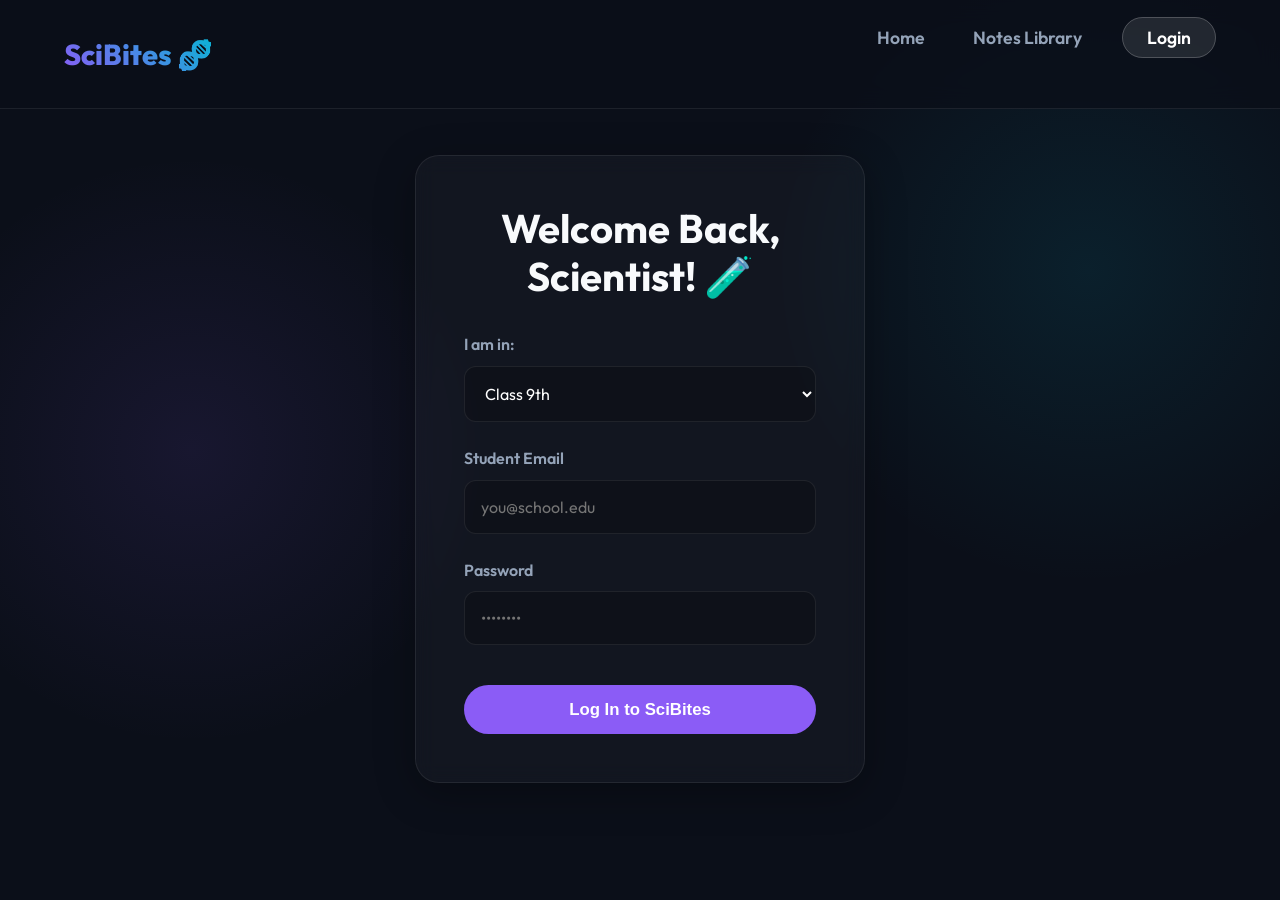
==== login.html @ b38964c3 "Add files via upload" ====
<!DOCTYPE html>
<html lang="en">
<head>
    <meta charset="UTF-8">
    <meta name="viewport" content="width=device-width, initial-scale=1.0">
    <title>Login | SciBites</title>
    <link rel="stylesheet" href="styles.css">
</head>
<body>
    <nav>
        <a href="index.html" class="logo">SciBites 🧬</a>
        <ul class="nav-links">
            <li><a href="index.html">Home</a></li>
            <li><a href="index.html#library">Notes Library</a></li>
            <li><a href="login.html" class="login-btn-nav active">Login</a></li>
        </ul>
    </nav>

    <main class="login-container animate-in">
        <div class="login-card">
            <h2>Welcome Back, Scientist! 🧪</h2>
            <form id="login-form">
                <div class="input-group">
                    <label for="class">I am in:</label>
                    <select id="class" name="class" required>
                        <option value="9">Class 9th</option>
                        <option value="10">Class 10th</option>
                    </select>
                </div>
                <div class="input-group">
                    <label for="email">Student Email</label>
                    <input type="email" id="email" name="email" placeholder="you@school.edu" required>
                </div>
                <div class="input-group">
                    <label for="password">Password</label>
                    <input type="password" id="password" name="password" placeholder="••••••••" required>
                </div>
                <button type="submit" class="button" style="width: 100%; margin-top: 1rem;">Log In to SciBites</button>
            </form>
        </div>
    </main>

    <script src="script.js"></script>
</body>
</html>
---- styles.css ----
@import url('https://fonts.googleapis.com/css2?family=Outfit:wght@300;400;600;800&display=swap');

:root {
  --bg-color: #0b0f19;
  --text-primary: #f8fafc;
  --text-secondary: #94a3b8;
  --accent-physics: #8b5cf6;
  --accent-chem: #06b6d4;
  --card-bg: rgba(255, 255, 255, 0.03);
  --card-border: rgba(255, 255, 255, 0.08);
}

* {
  box-sizing: border-box;
  margin: 0;
  padding: 0;
}

body {
  font-family: 'Outfit', sans-serif;
  background-color: var(--bg-color);
  color: var(--text-primary);
  line-height: 1.6;
  overflow-x: hidden;
  background-image: 
    radial-gradient(circle at 15% 50%, rgba(139, 92, 246, 0.1), transparent 25%),
    radial-gradient(circle at 85% 30%, rgba(6, 182, 212, 0.1), transparent 25%);
  background-attachment: fixed;
}

/* Navbar */
nav {
  display: flex;
  justify-content: space-between;
  align-items: center;
  padding: 1.5rem 5%;
  background: rgba(11, 15, 25, 0.7);
  backdrop-filter: blur(12px);
  position: sticky;
  top: 0;
  z-index: 100;
  border-bottom: 1px solid var(--card-border);
}

.logo {
  font-size: 1.8rem;
  font-weight: 800;
  background: linear-gradient(45deg, var(--accent-physics), var(--accent-chem));
  -webkit-background-clip: text;
  background-clip: text;
  -webkit-text-fill-color: transparent;
  text-decoration: none;
}

.nav-links {
  list-style: none;
  display: flex;
  gap: 2rem;
  align-items: center;
}

.nav-links a {
  color: var(--text-secondary);
  text-decoration: none;
  font-weight: 600;
  transition: color 0.3s ease;
  padding: 0.5rem;
}

.nav-links a:hover, .nav-links a.active {
  color: var(--text-primary);
}

.login-btn-nav {
  background: rgba(255, 255, 255, 0.1);
  padding: 0.5rem 1.5rem !important;
  border-radius: 50px;
  border: 1px solid rgba(255, 255, 255, 0.2);
  color: white !important;
}
.login-btn-nav:hover {
  background: var(--accent-physics);
  border-color: var(--accent-physics);
  box-shadow: 0 0 15px rgba(139, 92, 246, 0.4);
}

/* Hero Section */
.hero {
  text-align: center;
  padding: 6rem 5% 4rem;
  position: relative;
}

.hero h1 {
  font-size: clamp(2.5rem, 5vw, 4.5rem);
  margin-bottom: 1.5rem;
  line-height: 1.1;
  font-weight: 800;
}

.hero p {
  font-size: 1.2rem;
  color: var(--text-secondary);
  max-width: 600px;
  margin: 0 auto;
}

/* Filter Tabs */
.filter-tabs {
  display: flex;
  justify-content: center;
  gap: 1rem;
  margin-bottom: 3rem;
  flex-wrap: wrap;
}
.filter-btn {
  background: rgba(255, 255, 255, 0.05);
  border: 1px solid var(--card-border);
  color: var(--text-secondary);
  padding: 0.7rem 2rem;
  border-radius: 50px;
  cursor: pointer;
  font-weight: 600;
  transition: all 0.3s ease;
  font-size: 1rem;
}
.filter-btn:hover, .filter-btn.active {
  background: #f8fafc;
  color: #0b0f19;
  box-shadow: 0 0 20px rgba(255, 255, 255, 0.2);
}

/* Cards / Content */
.container {
  padding: 2rem 5% 5rem;
  max-width: 1000px;
  margin: 0 auto;
}

.lesson-wrapper {
  background: var(--card-bg);
  border: 1px solid var(--card-border);
  border-radius: 24px;
  padding: 3rem;
  margin-bottom: 3rem;
  position: relative;
  overflow: hidden;
  box-shadow: 0 10px 40px rgba(0,0,0,0.3);
  transition: transform 0.3s cubic-bezier(0.4, 0, 0.2, 1);
}

.lesson-wrapper::before {
  content: "";
  position: absolute;
  top: 0;
  left: 0;
  width: 100%;
  height: 100%;
  background: radial-gradient(
    800px circle at var(--mouse-x, 0) var(--mouse-y, 0),
    rgba(255, 255, 255, 0.04),
    transparent 40%
  );
  z-index: 0;
  pointer-events: none;
}

.lesson-wrapper > * {
  position: relative;
  z-index: 1;
}

.lesson-wrapper:hover {
  transform: translateY(-8px);
}

.lesson-wrapper.chem {
    border-color: rgba(6,182,212,0.3);
}

.tag {
  display: inline-block;
  padding: 0.4rem 1.2rem;
  border-radius: 50px;
  font-size: 0.85rem;
  font-weight: 800;
  text-transform: uppercase;
  letter-spacing: 1px;
  margin-bottom: 1.5rem;
}

.tag.physics { background: rgba(139, 92, 246, 0.15); color: #c4b5fd; border: 1px solid rgba(139, 92, 246, 0.3); }
.tag.chem { background: rgba(6, 182, 212, 0.15); color: #67e8f9; border: 1px solid rgba(6, 182, 212, 0.3); }

h2 { font-size: 2.5rem; margin-bottom: 1.5rem; color: var(--text-primary); line-height: 1.2;}
h3 { font-size: 1.6rem; margin: 2rem 0 1rem; color: #e2e8f0; }
p { margin-bottom: 1rem; font-size: 1.1rem; }

.analogy-box {
  background: rgba(255, 255, 255, 0.03);
  border-left: 4px solid var(--accent-physics);
  padding: 1.5rem 2rem;
  border-radius: 0 16px 16px 0;
  margin: 2rem 0;
  font-size: 1.15rem;
  color: #e2e8f0;
}

.chem .analogy-box, .chem-page .analogy-box {
  border-left-color: var(--accent-chem);
}

/* AI Character Video Box */
.ai-video-box {
  background: #050810;
  border-radius: 16px;
  width: 100%;
  height: 350px;
  margin: 2.5rem 0;
  position: relative;
  overflow: hidden;
  display: flex;
  justify-content: center;
  align-items: center;
  border: 1px solid var(--card-border);
  box-shadow: 0 10px 30px rgba(0,0,0,0.5);
}
.ai-avatar {
  width: 90px;
  height: 90px;
  background: linear-gradient(135deg, var(--accent-physics), var(--accent-chem));
  border-radius: 50%;
  display: flex;
  justify-content: center;
  align-items: center;
  font-size: 3rem;
  animation: float 3s ease-in-out infinite;
  box-shadow: 0 0 40px rgba(139, 92, 246, 0.5);
  z-index: 2;
  border: 3px solid rgba(255,255,255,0.2);
}
@keyframes float {
  0% { transform: translateY(0px) scale(1); }
  50% { transform: translateY(-15px) scale(1.05); }
  100% { transform: translateY(0px) scale(1); }
}
.play-btn-overlay {
  position: absolute;
  background: rgba(11, 15, 25, 0.6);
  backdrop-filter: blur(4px);
  width: 100%;
  height: 100%;
  display: flex;
  flex-direction: column;
  justify-content: center;
  align-items: center;
  z-index: 5;
  cursor: pointer;
  transition: all 0.3s ease;
}
.play-btn-overlay:hover {
  background: rgba(11, 15, 25, 0.4);
}
.play-icon {
  font-size: 5rem;
  margin-bottom: 1rem;
  transition: transform 0.3s ease;
  filter: drop-shadow(0 0 10px rgba(255,255,255,0.5));
}
.play-btn-overlay:hover .play-icon {
  transform: scale(1.1);
}
.ai-video-grid {
  position: absolute;
  width: 100%;
  height: 100%;
  background-image: linear-gradient(rgba(255,255,255,0.05) 1px, transparent 1px),
  linear-gradient(90deg, rgba(255,255,255,0.05) 1px, transparent 1px);
  background-size: 30px 30px;
  z-index: 1;
  opacity: 0.8;
}

.button {
  display: inline-block;
  padding: 0.9rem 2.2rem;
  border-radius: 50px;
  background: var(--accent-physics);
  color: white;
  text-decoration: none;
  font-weight: 600;
  transition: all 0.3s ease;
  border: none;
  cursor: pointer;
  font-size: 1.05rem;
}
.button.chem-btn { background: var(--accent-chem); }

.button:hover {
  transform: translateY(-3px);
  box-shadow: 0 10px 25px rgba(139, 92, 246, 0.4);
}
.button.chem-btn:hover {
  box-shadow: 0 10px 25px rgba(6, 182, 212, 0.4);
}

code {
  background: rgba(255,255,255,0.1);
  padding: 0.2rem 0.5rem;
  border-radius: 6px;
  font-family: monospace;
  color: var(--accent-chem);
}

ul {
  padding-left: 1.5rem;
  margin-bottom: 1.5rem;
}
li { margin-bottom: 0.5rem; font-size: 1.1rem; }

table {
  width: 100%;
  border-collapse: collapse;
  margin: 2rem 0;
}

th, td {
  padding: 1rem;
  border-bottom: 1px solid var(--card-border);
  text-align: center;
}

th {
  background: rgba(255,255,255,0.02);
  color: var(--text-secondary);
  font-weight: 600;
}

/* Login Page Styles */
.login-container {
  display: flex;
  justify-content: center;
  align-items: center;
  min-height: 80vh;
  padding: 2rem;
}
.login-card {
  background: var(--card-bg);
  border: 1px solid var(--card-border);
  padding: 3rem;
  border-radius: 24px;
  width: 100%;
  max-width: 450px;
  box-shadow: 0 10px 40px rgba(0,0,0,0.3);
  backdrop-filter: blur(10px);
}
.login-card h2 {
  text-align: center;
  margin-bottom: 2rem;
}
.input-group {
  margin-bottom: 1.5rem;
  flex-direction: column;
}
.input-group label {
  display: block;
  margin-bottom: 0.5rem;
  font-weight: 600;
  color: var(--text-secondary);
}
.input-group input, .input-group select {
  width: 100%;
  padding: 1rem;
  border-radius: 12px;
  background: rgba(0, 0, 0, 0.2);
  border: 1px solid var(--card-border);
  color: white;
  font-family: inherit;
  font-size: 1rem;
  transition: border-color 0.3s ease;
}
.input-group select option {
  background: var(--bg-color);
  color: white;
}
.input-group input:focus, .input-group select:focus {
  outline: none;
  border-color: var(--accent-physics);
}

/* Animations */
@keyframes fadeIn {
  from { opacity: 0; transform: translateY(30px); }
  to { opacity: 1; transform: translateY(0); }
}

.animate-in {
  animation: fadeIn 0.8s cubic-bezier(0.4, 0, 0.2, 1) forwards;
}

/* AI Video Player Layout components */
.ai-video-player {
  width: 100%;
  height: 100%;
  border-radius: 16px;
  display: flex;
  flex-direction: column;
  justify-content: flex-end;
  align-items: center;
  position: relative;
  overflow: hidden;
  box-shadow: inset 0 0 50px rgba(0,0,0,0.8);
  padding-bottom: 2rem;
}

.ai-video-bg {
  position: absolute;
  top: 0;
  left: 0;
  width: 100%;
  height: 100%;
  object-fit: cover;
  z-index: 0;
}
.byjus-ken-burns {
  animation: kenBurns 20s ease-out infinite alternate;
}
@keyframes kenBurns {
  0% { transform: scale(1) translate(0, 0); }
  100% { transform: scale(1.15) translate(-2%, 2%); }
}

.ai-video-overlay-gradient {
  position: absolute;
  top: 0;
  left: 0;
  width: 100%;
  height: 100%;
  background: linear-gradient(to top, rgba(0,0,0,0.9) 0%, rgba(0,0,0,0.1) 50%, rgba(0,0,0,0.4) 100%);
  z-index: 1;
}

.byjus-teacher-container {
  position: absolute;
  bottom: 0px;
  right: 5%;
  width: 250px;
  height: 250px;
  z-index: 2;
  display: flex;
  align-items: flex-end;
}
.ai-video-teacher-img {
  width: 100%;
  height: auto;
  object-fit: contain;
  filter: drop-shadow(0 0 20px rgba(255,255,255,0.2));
  transform-origin: bottom center;
}

.ai-talking-image {
  animation: talk-nod 0.5s infinite alternate;
}

@keyframes talk-nod {
  0% { transform: scale(1) rotate(0deg); }
  100% { transform: scale(1.02) rotate(2deg); }
}

.ai-subtitles-container.byjus-subs {
  width: 85%;
  background: rgba(0,0,0,0.6);
  border: 1px solid rgba(255,255,255,0.1);
  backdrop-filter: blur(8px);
  border-radius: 16px;
  padding: 1.5rem 0;
  margin-right: 150px; /* Make space for teacher */
  min-height: 90px;
  display: flex;
  justify-content: center;
  align-items: center;
  position: relative;
  z-index: 3;
  margin-bottom: 1rem;
}
.ai-progress-bar {
  position: absolute;
  bottom: 0;
  left: 0;
  width: 100%;
  height: 6px;
  background: rgba(255,255,255,0.1);
  z-index: 4;
}
.ai-progress-fill {
  height: 100%;
  width: 0%;
  background: linear-gradient(90deg, var(--accent-physics), var(--accent-chem));
}

/* ── Footer ── */
.site-footer {
  margin-top: 4rem;
  background: rgba(11, 15, 25, 0.85);
  backdrop-filter: blur(16px);
  border-top: 1px solid var(--card-border);
  position: relative;
  overflow: hidden;
}

/* subtle purple-cyan glow blobs in the footer background */
.site-footer::before {
  content: "";
  position: absolute;
  width: 350px;
  height: 350px;
  border-radius: 50%;
  background: radial-gradient(circle, rgba(139, 92, 246, 0.12), transparent 70%);
  top: -100px;
  left: -80px;
  pointer-events: none;
}

.site-footer::after {
  content: "";
  position: absolute;
  width: 300px;
  height: 300px;
  border-radius: 50%;
  background: radial-gradient(circle, rgba(6, 182, 212, 0.1), transparent 70%);
  bottom: -80px;
  right: -60px;
  pointer-events: none;
}

.footer-container {
  max-width: 1100px;
  margin: 0 auto;
  padding: 4rem 5% 2rem;
  display: grid;
  grid-template-columns: 2fr 1fr 1fr;
  gap: 3rem;
  position: relative;
  z-index: 1;
}

/* Brand column */
.footer-brand {
  display: flex;
  flex-direction: column;
  gap: 0.9rem;
}

.footer-logo {
  font-size: 1.8rem;
  font-weight: 800;
  background: linear-gradient(90deg, var(--accent-physics), var(--accent-chem));
  -webkit-background-clip: text;
  background-clip: text;
  -webkit-text-fill-color: transparent;
  width: fit-content;
}

.footer-tagline {
  font-size: 0.95rem;
  color: var(--text-secondary);
  line-height: 1.65;
  max-width: 280px;
  margin: 0;
}

.footer-copy {
  font-size: 0.82rem;
  color: rgba(148, 163, 184, 0.6);
  margin: 0;
  margin-top: auto;
}

/* Link columns */
.footer-col {
  display: flex;
  flex-direction: column;
  gap: 1rem;
}

.footer-heading {
  font-size: 0.78rem;
  font-weight: 700;
  letter-spacing: 1.5px;
  text-transform: uppercase;
  color: var(--text-secondary);
  margin-bottom: 0.3rem;
}

.footer-links {
  list-style: none;
  padding: 0;
  margin: 0;
  display: flex;
  flex-direction: column;
  gap: 0.65rem;
}

.footer-links li a {
  color: var(--text-secondary);
  text-decoration: none;
  font-size: 0.95rem;
  font-weight: 500;
  padding: 0.35rem 0;
  display: inline-block;
  position: relative;
  transition: color 0.25s ease;
}

/* animated underline effect on hover */
.footer-links li a::after {
  content: "";
  position: absolute;
  bottom: 0;
  left: 0;
  width: 0%;
  height: 1px;
  background: linear-gradient(90deg, var(--accent-physics), var(--accent-chem));
  transition: width 0.3s ease;
}

.footer-links li a:hover {
  color: var(--text-primary);
}

.footer-links li a:hover::after {
  width: 100%;
}

/* Bottom bar */
.footer-bottom {
  border-top: 1px solid var(--card-border);
  padding: 1.2rem 5%;
  text-align: center;
  position: relative;
  z-index: 1;
}

.footer-bottom p {
  font-size: 0.88rem;
  color: rgba(148, 163, 184, 0.55);
  margin: 0;
}

/* Responsive footer */
@media (max-width: 768px) {
  .footer-container {
    grid-template-columns: 1fr;
    gap: 2rem;
  }

  .footer-tagline {
    max-width: 100%;
  }
}
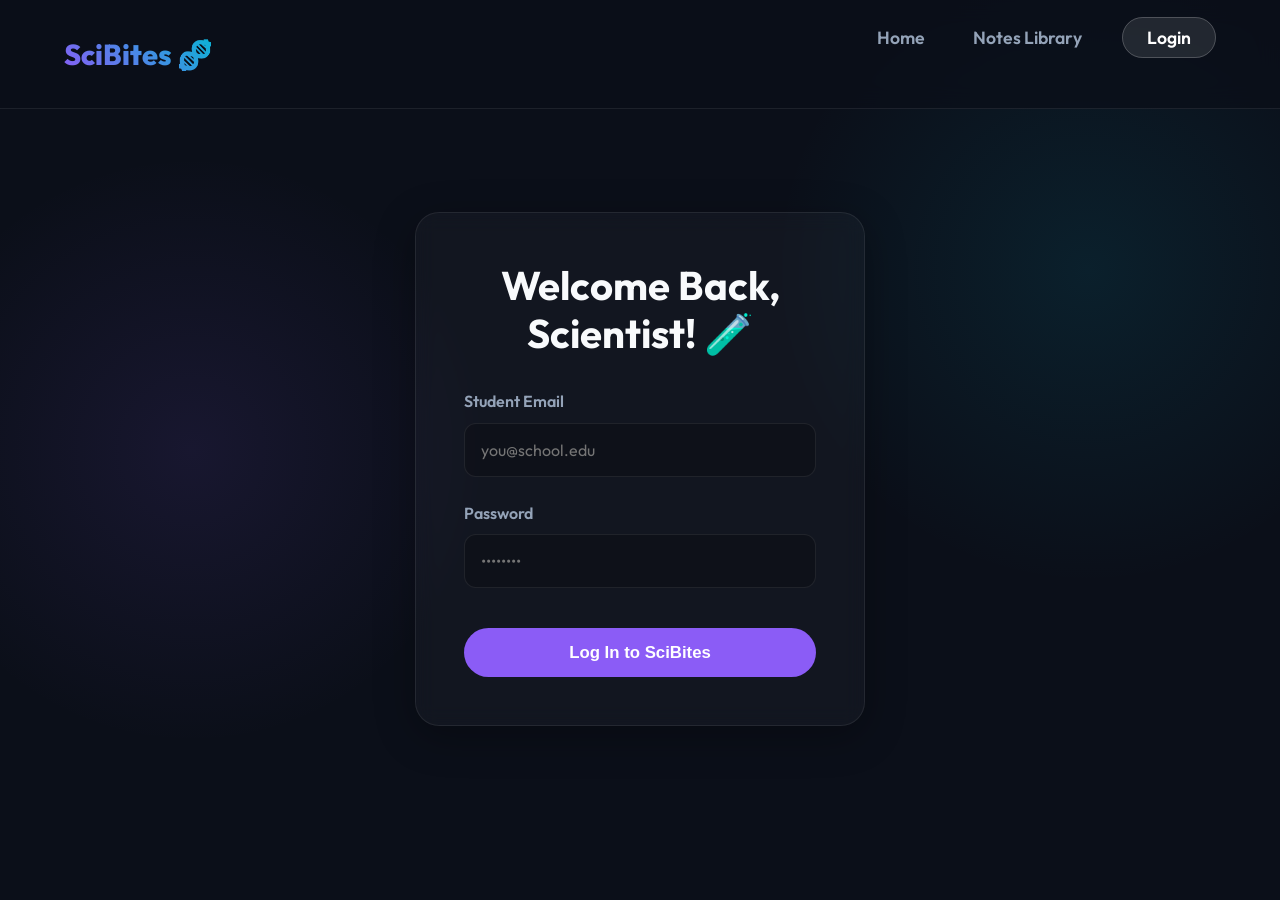
==== commit ca55e96a: "Add files via upload" ====
--- a/login.html
+++ b/login.html
@@ -20,13 +20,7 @@
         <div class="login-card">
             <h2>Welcome Back, Scientist! 🧪</h2>
             <form id="login-form">
-                <div class="input-group">
-                    <label for="class">I am in:</label>
-                    <select id="class" name="class" required>
-                        <option value="9">Class 9th</option>
-                        <option value="10">Class 10th</option>
-                    </select>
-                </div>
+
                 <div class="input-group">
                     <label for="email">Student Email</label>
                     <input type="email" id="email" name="email" placeholder="you@school.edu" required>
--- a/styles.css
+++ b/styles.css
@@ -658,3 +658,204 @@
     max-width: 100%;
   }
 }
+
+/* User Profile Icon */
+.user-profile {
+  display: flex;
+  align-items: center;
+  gap: 0.8rem;
+  background: rgba(139, 92, 246, 0.15);
+  padding: 0.4rem 1rem;
+  border-radius: 50px;
+  border: 1px solid rgba(139, 92, 246, 0.3);
+  cursor: pointer;
+  transition: all 0.3s ease;
+}
+
+.user-profile:hover {
+  background: rgba(139, 92, 246, 0.25);
+  border-color: var(--accent-physics);
+}
+
+.user-icon {
+  font-size: 1.2rem;
+}
+
+.user-name {
+  font-size: 0.9rem;
+  font-weight: 700;
+  color: var(--text-primary);
+}
+
+/* Enhanced Toast Notification */
+.toast {
+  position: fixed;
+  top: 2rem;
+  right: 2rem;
+  background: linear-gradient(135deg, rgba(11, 15, 25, 0.95), rgba(30, 41, 59, 0.95));
+  backdrop-filter: blur(16px);
+  border: 1px solid rgba(6, 182, 212, 0.5);
+  padding: 1.2rem 2.5rem;
+  border-radius: 20px;
+  color: white;
+  z-index: 1000;
+  display: flex;
+  align-items: center;
+  gap: 1.2rem;
+  box-shadow: 
+    0 20px 50px rgba(0,0,0,0.6),
+    0 0 20px rgba(6, 182, 212, 0.2);
+  transform: translateX(140%) scale(0.9);
+  transition: all 0.6s cubic-bezier(0.68, -0.55, 0.265, 1.55);
+  overflow: hidden;
+}
+
+.toast::before {
+  content: "";
+  position: absolute;
+  top: 0;
+  left: 0;
+  width: 100%;
+  height: 4px;
+  background: linear-gradient(90deg, var(--accent-physics), var(--accent-chem));
+  animation: toastProgress 3s linear forwards;
+}
+
+@keyframes toastProgress {
+  from { width: 0%; }
+  to { width: 100%; }
+}
+
+.toast.show {
+  transform: translateX(0) scale(1);
+}
+
+.toast-icon {
+  font-size: 1.8rem;
+  background: rgba(6, 182, 212, 0.15);
+  width: 45px;
+  height: 45px;
+  display: flex;
+  align-items: center;
+  justify-content: center;
+  border-radius: 12px;
+  color: var(--accent-chem);
+  filter: drop-shadow(0 0 10px rgba(6, 182, 212, 0.4));
+}
+
+.toast-message {
+  font-weight: 700;
+  font-size: 1.05rem;
+  letter-spacing: 0.3px;
+  background: linear-gradient(90deg, #fff, #cbd5e1);
+  -webkit-background-clip: text;
+  background-clip: text;
+  -webkit-text-fill-color: transparent;
+}
+
+/* Custom Modal Styles */
+.modal-overlay {
+  position: fixed;
+  top: 0;
+  left: 0;
+  width: 100%;
+  height: 100%;
+  background: rgba(0, 0, 0, 0.85);
+  backdrop-filter: blur(12px);
+  display: flex;
+  justify-content: center;
+  align-items: center;
+  z-index: 2000;
+  opacity: 0;
+  pointer-events: none;
+  transition: all 0.4s ease;
+}
+
+.modal-overlay.show {
+  opacity: 1;
+  pointer-events: auto;
+}
+
+.modal-card {
+  background: linear-gradient(135deg, #0f172a, #1e293b);
+  border: 1px solid rgba(255, 255, 255, 0.1);
+  padding: 3rem;
+  border-radius: 32px;
+  max-width: 420px;
+  width: 90%;
+  text-align: center;
+  box-shadow: 0 40px 100px rgba(0,0,0,0.7);
+  transform: scale(0.8) translateY(20px);
+  transition: all 0.5s cubic-bezier(0.68, -0.6, 0.32, 1.6);
+}
+
+.modal-overlay.show .modal-card {
+  transform: scale(1) translateY(0);
+}
+
+.modal-icon {
+  font-size: 3.5rem;
+  margin-bottom: 1.5rem;
+  display: inline-block;
+  animation: pulseLogout 2s infinite;
+}
+
+@keyframes pulseLogout {
+  0% { transform: scale(1); }
+  50% { transform: scale(1.1); filter: drop-shadow(0 0 10px rgba(139,92,246,0.5)); }
+  100% { transform: scale(1); }
+}
+
+.modal-card h3 {
+  font-size: 2rem;
+  font-weight: 800;
+  margin-bottom: 1rem;
+  color: white;
+}
+
+.modal-card p {
+  color: var(--text-secondary);
+  font-size: 1.1rem;
+  margin-bottom: 2.5rem;
+}
+
+.modal-btns {
+  display: flex;
+  gap: 1.2rem;
+  justify-content: center;
+}
+
+.modal-btn {
+  padding: 1rem 2.2rem;
+  border-radius: 50px;
+  font-weight: 700;
+  cursor: pointer;
+  transition: all 0.3s cubic-bezier(0.4, 0, 0.2, 1);
+  border: none;
+  font-size: 1rem;
+  flex: 1;
+}
+
+.modal-btn-confirm {
+  background: var(--accent-physics);
+  color: white;
+  box-shadow: 0 10px 20px rgba(139, 92, 246, 0.3);
+}
+
+.modal-btn-confirm:hover {
+  transform: translateY(-3px);
+  box-shadow: 0 15px 30px rgba(139, 92, 246, 0.5);
+}
+
+.modal-btn-cancel {
+  background: rgba(255, 255, 255, 0.05);
+  color: white;
+  border: 1px solid var(--card-border);
+}
+
+.modal-btn-cancel:hover {
+  background: rgba(255, 255, 255, 0.1);
+  transform: translateY(-2px);
+}
+
+
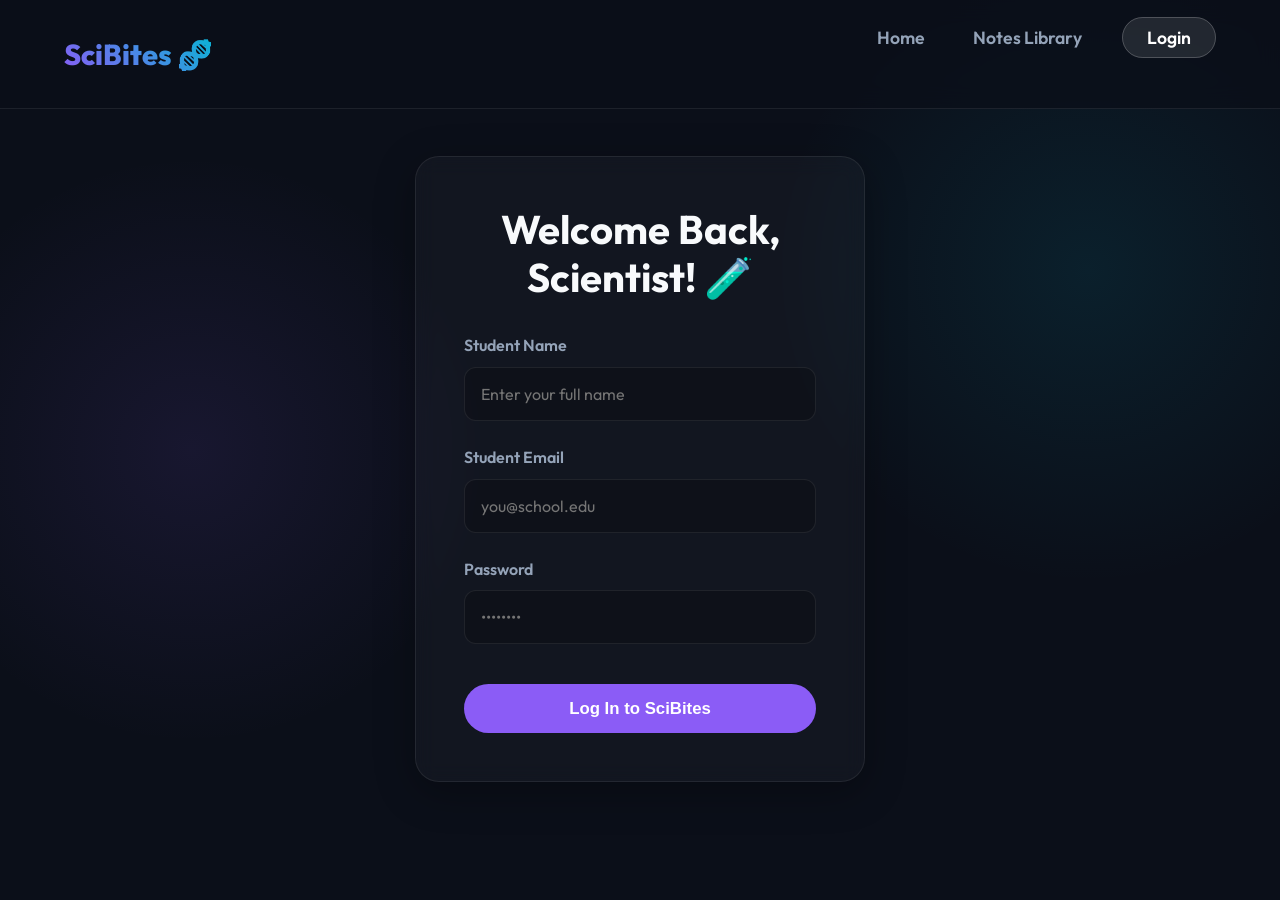
==== commit 3384d019: "Add files via upload" ====
--- a/login.html
+++ b/login.html
@@ -22,6 +22,10 @@
             <form id="login-form">
 
                 <div class="input-group">
+                    <label for="student-name">Student Name</label>
+                    <input type="text" id="student-name" name="name" placeholder="Enter your full name" required>
+                </div>
+                <div class="input-group">
                     <label for="email">Student Email</label>
                     <input type="email" id="email" name="email" placeholder="you@school.edu" required>
                 </div>
